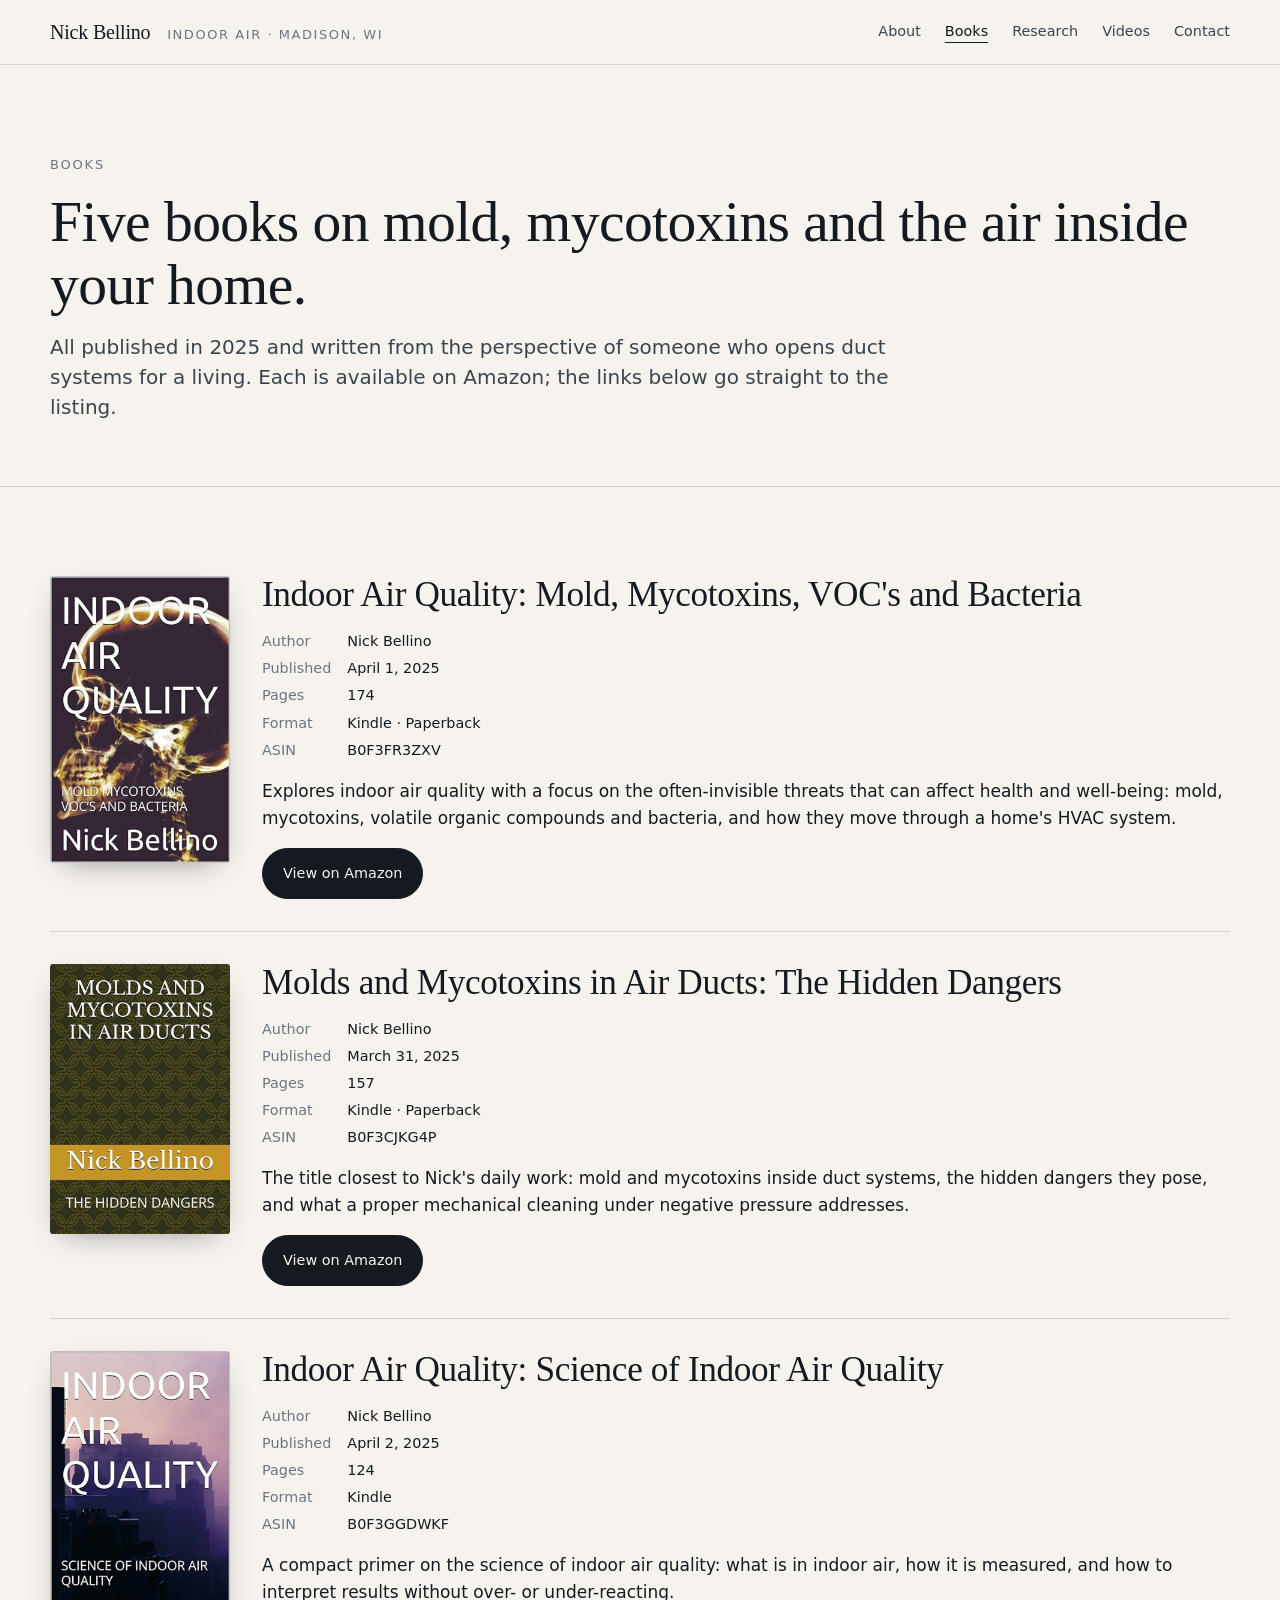
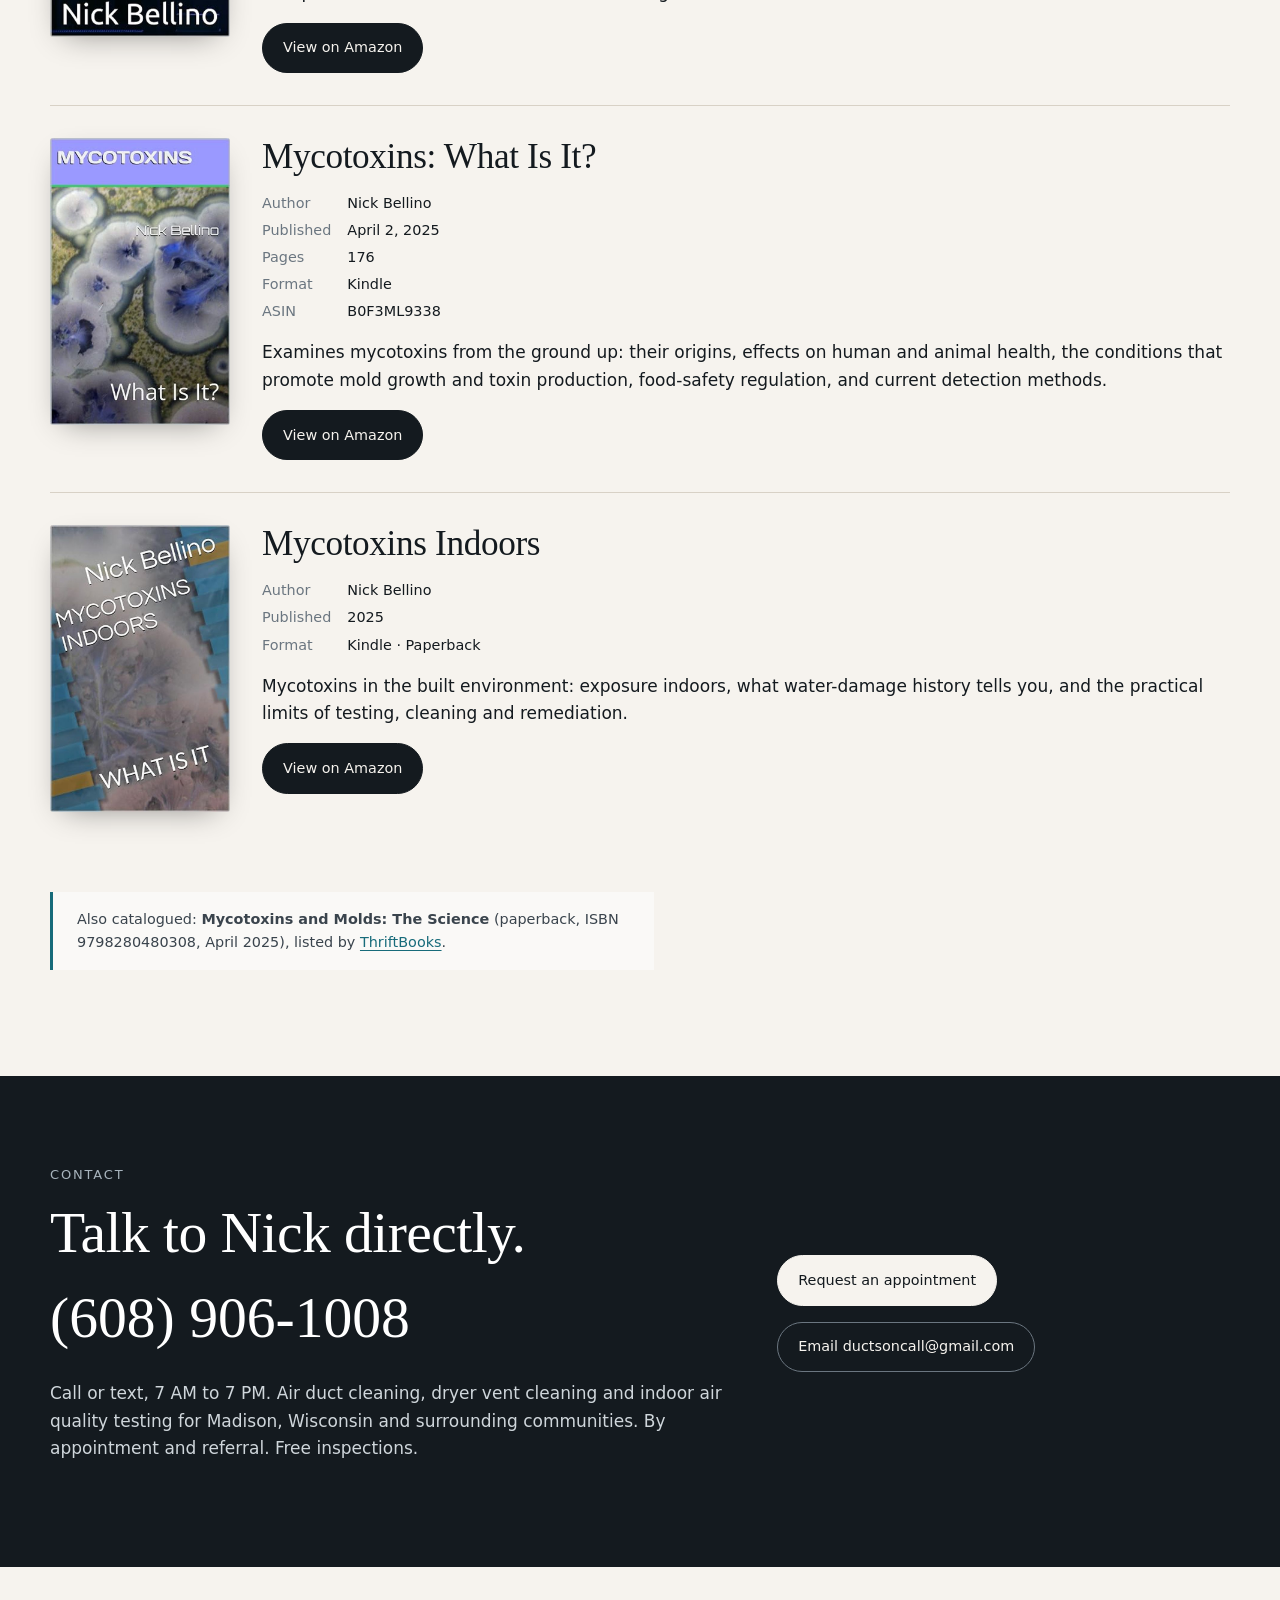
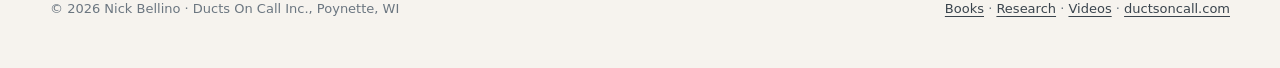
==== books.html @ b670400b "Nick Bellino authority site: bio, credentials, books, research, videos, Person/Book schema" ====
<!DOCTYPE html>
<html lang="en">
<head>
<meta charset="utf-8">
<meta name="viewport" content="width=device-width, initial-scale=1">
<title>Books by Nick Bellino — Mold, Mycotoxins &amp; Indoor Air Quality</title>
<meta name="description" content="Five books by Madison-area indoor air specialist Nick Bellino: Indoor Air Quality (two volumes), Molds and Mycotoxins in Air Ducts, Mycotoxins: What Is It?, and Mycotoxins Indoors. Kindle and paperback on Amazon.">
<link rel="canonical" href="https://ductsoncall-hub.github.io/nick-bellino/books.html">
<meta property="og:type" content="book">
<meta property="og:title" content="Books by Nick Bellino — Mold, Mycotoxins &amp; Indoor Air Quality">
<meta property="og:description" content="Five books by Madison-area indoor air specialist Nick Bellino: Indoor Air Quality (two volumes), Molds and Mycotoxins in Air Ducts, Mycotoxins: What Is It?, and Mycotoxins Indoors. Kindle and paperback on Amazon.">
<meta property="og:image" content="https://ductsoncall-hub.github.io/nick-bellino/assets/nick-portrait.jpg">
<meta property="og:url" content="https://ductsoncall-hub.github.io/nick-bellino/books.html">
<meta name="twitter:card" content="summary_large_image">
<link rel="icon" href="data:image/svg+xml,%3Csvg xmlns='http://www.w3.org/2000/svg' viewBox='0 0 32 32'%3E%3Crect width='32' height='32' rx='6' fill='%23141a1f'/%3E%3Ctext x='16' y='22' font-family='Georgia,serif' font-size='18' text-anchor='middle' fill='%23f6f3ee'%3ENB%3C/text%3E%3C/svg%3E">
<link href="https://api.fontshare.com/v2/css?f[]=erode@400,500&f[]=satoshi@400,500,700&display=swap" rel="stylesheet">
<link rel="stylesheet" href="./style.css">
<script type="application/ld+json">
{"@context":"https://schema.org","@type":"ItemList","name":"Books by Nick Bellino","itemListElement":[{"@type":"ListItem","position":1,"item":{"@type":"Book","name":"Indoor Air Quality: Mold, Mycotoxins, VOC's and Bacteria","author":{"@type":"Person","name":"Nick Bellino","@id":"https://ductsoncall-hub.github.io/nick-bellino/#person"},"url":"https://a.co/d/gK4DMKq","image":"https://ductsoncall-hub.github.io/nick-bellino/assets/cover-iaq-mold.jpg","datePublished":"2025","inLanguage":"en"}},{"@type":"ListItem","position":2,"item":{"@type":"Book","name":"Molds and Mycotoxins in Air Ducts: The Hidden Dangers","author":{"@type":"Person","name":"Nick Bellino","@id":"https://ductsoncall-hub.github.io/nick-bellino/#person"},"url":"https://a.co/d/d6XJZ6S","image":"https://ductsoncall-hub.github.io/nick-bellino/assets/cover-air-ducts.jpg","datePublished":"2025","inLanguage":"en"}},{"@type":"ListItem","position":3,"item":{"@type":"Book","name":"Indoor Air Quality: Science of Indoor Air Quality","author":{"@type":"Person","name":"Nick Bellino","@id":"https://ductsoncall-hub.github.io/nick-bellino/#person"},"url":"https://a.co/d/bsEXqNC","image":"https://ductsoncall-hub.github.io/nick-bellino/assets/cover-iaq-science.jpg","datePublished":"2025","inLanguage":"en"}},{"@type":"ListItem","position":4,"item":{"@type":"Book","name":"Mycotoxins: What Is It?","author":{"@type":"Person","name":"Nick Bellino","@id":"https://ductsoncall-hub.github.io/nick-bellino/#person"},"url":"https://a.co/d/fYZOW5f","image":"https://ductsoncall-hub.github.io/nick-bellino/assets/cover-mycotoxins.jpg","datePublished":"2025","inLanguage":"en"}},{"@type":"ListItem","position":5,"item":{"@type":"Book","name":"Mycotoxins Indoors","author":{"@type":"Person","name":"Nick Bellino","@id":"https://ductsoncall-hub.github.io/nick-bellino/#person"},"url":"https://a.co/d/6GN9wN9","image":"https://ductsoncall-hub.github.io/nick-bellino/assets/cover-mycotoxins-indoors.jpg","datePublished":"2025","inLanguage":"en"}}]}
</script>
</head>
<body>
<a class="skip" href="#main">Skip to content</a>
<header class="site-header">
  <div class="wrap">
    <a class="brand" href="./index.html">Nick Bellino <span>Indoor air · Madison, WI</span></a>
    <nav class="primary" aria-label="Primary">
      <a href="./index.html">About</a>
      <a href="./books.html" aria-current="page">Books</a>
      <a href="./research.html">Research</a>
      <a href="./videos.html">Videos</a>
      <a href="./index.html#contact">Contact</a>
    </nav>
  </div>
</header>
<main id="main">
<section class="page-head"><div class="wrap">
  <p class="eyebrow">Books</p>
  <h1>Five books on mold, mycotoxins and the air inside your home.</h1>
  <p class="lede">All published in 2025 and written from the perspective of someone who opens duct systems for a living. Each is available on Amazon; the links below go straight to the listing.</p>
</div></section>
<section class="block"><div class="wrap"><div class="book-list">
<article class="book-row" itemscope itemtype="https://schema.org/Book">
  <img src="./assets/cover-iaq-mold.jpg" alt="Cover of Indoor Air Quality: Mold, Mycotoxins, VOC's and Bacteria by Nick Bellino" width="180" height="270" loading="lazy" itemprop="image">
  <div>
    <h3 itemprop="name">Indoor Air Quality: Mold, Mycotoxins, VOC's and Bacteria</h3>
    <dl>
      <dt>Author</dt><dd itemprop="author">Nick Bellino</dd>
      <dt>Published</dt><dd>April 1, 2025</dd>
      <dt>Pages</dt><dd>174</dd>
      <dt>Format</dt><dd>Kindle · Paperback</dd>
      <dt>ASIN</dt><dd>B0F3FR3ZXV</dd>
    </dl>
    <p>Explores indoor air quality with a focus on the often-invisible threats that can affect health and well-being: mold, mycotoxins, volatile organic compounds and bacteria, and how they move through a home's HVAC system.</p>
    <a class="btn" href="https://a.co/d/gK4DMKq" target="_blank" rel="noopener noreferrer" itemprop="url">View on Amazon</a>
  </div>
</article>
<article class="book-row" itemscope itemtype="https://schema.org/Book">
  <img src="./assets/cover-air-ducts.jpg" alt="Cover of Molds and Mycotoxins in Air Ducts: The Hidden Dangers by Nick Bellino" width="180" height="270" loading="lazy" itemprop="image">
  <div>
    <h3 itemprop="name">Molds and Mycotoxins in Air Ducts: The Hidden Dangers</h3>
    <dl>
      <dt>Author</dt><dd itemprop="author">Nick Bellino</dd>
      <dt>Published</dt><dd>March 31, 2025</dd>
      <dt>Pages</dt><dd>157</dd>
      <dt>Format</dt><dd>Kindle · Paperback</dd>
      <dt>ASIN</dt><dd>B0F3CJKG4P</dd>
    </dl>
    <p>The title closest to Nick's daily work: mold and mycotoxins inside duct systems, the hidden dangers they pose, and what a proper mechanical cleaning under negative pressure addresses.</p>
    <a class="btn" href="https://a.co/d/d6XJZ6S" target="_blank" rel="noopener noreferrer" itemprop="url">View on Amazon</a>
  </div>
</article>
<article class="book-row" itemscope itemtype="https://schema.org/Book">
  <img src="./assets/cover-iaq-science.jpg" alt="Cover of Indoor Air Quality: Science of Indoor Air Quality by Nick Bellino" width="180" height="270" loading="lazy" itemprop="image">
  <div>
    <h3 itemprop="name">Indoor Air Quality: Science of Indoor Air Quality</h3>
    <dl>
      <dt>Author</dt><dd itemprop="author">Nick Bellino</dd>
      <dt>Published</dt><dd>April 2, 2025</dd>
      <dt>Pages</dt><dd>124</dd>
      <dt>Format</dt><dd>Kindle</dd>
      <dt>ASIN</dt><dd>B0F3GGDWKF</dd>
    </dl>
    <p>A compact primer on the science of indoor air quality: what is in indoor air, how it is measured, and how to interpret results without over- or under-reacting.</p>
    <a class="btn" href="https://a.co/d/bsEXqNC" target="_blank" rel="noopener noreferrer" itemprop="url">View on Amazon</a>
  </div>
</article>
<article class="book-row" itemscope itemtype="https://schema.org/Book">
  <img src="./assets/cover-mycotoxins.jpg" alt="Cover of Mycotoxins: What Is It? by Nick Bellino" width="180" height="270" loading="lazy" itemprop="image">
  <div>
    <h3 itemprop="name">Mycotoxins: What Is It?</h3>
    <dl>
      <dt>Author</dt><dd itemprop="author">Nick Bellino</dd>
      <dt>Published</dt><dd>April 2, 2025</dd>
      <dt>Pages</dt><dd>176</dd>
      <dt>Format</dt><dd>Kindle</dd>
      <dt>ASIN</dt><dd>B0F3ML9338</dd>
    </dl>
    <p>Examines mycotoxins from the ground up: their origins, effects on human and animal health, the conditions that promote mold growth and toxin production, food-safety regulation, and current detection methods.</p>
    <a class="btn" href="https://a.co/d/fYZOW5f" target="_blank" rel="noopener noreferrer" itemprop="url">View on Amazon</a>
  </div>
</article>
<article class="book-row" itemscope itemtype="https://schema.org/Book">
  <img src="./assets/cover-mycotoxins-indoors.jpg" alt="Cover of Mycotoxins Indoors by Nick Bellino" width="180" height="270" loading="lazy" itemprop="image">
  <div>
    <h3 itemprop="name">Mycotoxins Indoors</h3>
    <dl>
      <dt>Author</dt><dd itemprop="author">Nick Bellino</dd>
      <dt>Published</dt><dd>2025</dd>
      
      <dt>Format</dt><dd>Kindle · Paperback</dd>
      
    </dl>
    <p>Mycotoxins in the built environment: exposure indoors, what water-damage history tells you, and the practical limits of testing, cleaning and remediation.</p>
    <a class="btn" href="https://a.co/d/6GN9wN9" target="_blank" rel="noopener noreferrer" itemprop="url">View on Amazon</a>
  </div>
</article>
</div>
<p class="note" style="margin-top:3rem">Also catalogued: <strong>Mycotoxins and Molds: The Science</strong> (paperback, ISBN 9798280480308, April 2025), listed by <a href="https://www.thriftbooks.com/w/mycotoxins-and-molds-the-science/55382983/" target="_blank" rel="noopener noreferrer">ThriftBooks</a>.</p>
</div></section>
</main>
<section class="band" id="contact">
  <div class="wrap grid">
    <div>
      <p class="eyebrow">Contact</p>
      <h2>Talk to Nick directly.</h2>
      <a class="phone" href="tel:+16089061008">(608) 906-1008</a>
      <p>Call or text, 7 AM to 7 PM. Air duct cleaning, dryer vent cleaning and indoor air quality testing for Madison, Wisconsin and surrounding communities. By appointment and referral. Free inspections.</p>
    </div>
    <div>
      <p><a class="btn" href="https://ductsoncall.com/get-in-touch" target="_blank" rel="noopener noreferrer">Request an appointment</a></p>
      <p><a class="btn ghost" href="mailto:ductsoncall@gmail.com">Email ductsoncall@gmail.com</a></p>
    </div>
  </div>
</section>

<footer class="site-footer">
  <div class="wrap">
    <span>© 2026 Nick Bellino · Ducts On Call Inc., Poynette, WI</span>
    <span><a href="./books.html">Books</a> · <a href="./research.html">Research</a> · <a href="./videos.html">Videos</a> · <a href="https://ductsoncall.com/" target="_blank" rel="noopener noreferrer">ductsoncall.com</a></span>
  </div>
</footer>
</body>
</html>
---- style.css ----
/* Nick Bellino — authority site. Monochrome editorial, paper surface, one teal accent. */
:root {
  --paper: #f6f3ee;
  --paper-2: #ece7df;
  --ink: #141a1f;
  --ink-2: #3a444d;
  --ink-3: #6b7680;
  --line: #d8d1c6;
  --accent: #176b7a;
  --accent-ink: #0f4f5b;
  --font-display: 'Erode', 'Georgia', serif;
  --font-body: 'Satoshi', 'Inter', system-ui, sans-serif;
  --text-xs: 0.8125rem;
  --text-sm: 0.9rem;
  --text-base: 1.0625rem;
  --text-lg: 1.25rem;
  --text-xl: clamp(1.6rem, 1.2rem + 1.4vw, 2.2rem);
  --text-2xl: clamp(2.2rem, 1.6rem + 2.6vw, 3.6rem);
  --text-hero: clamp(2.8rem, 1.8rem + 5vw, 6rem);
  --s1: .25rem; --s2: .5rem; --s3: .75rem; --s4: 1rem; --s6: 1.5rem; --s8: 2rem; --s12: 3rem; --s16: 4rem; --s24: 6rem;
  --max: 1180px;
  --measure: 66ch;
}
* { box-sizing: border-box; }
html { scroll-behavior: smooth; }
body {
  margin: 0; background: var(--paper); color: var(--ink);
  font-family: var(--font-body); font-size: var(--text-base); line-height: 1.6;
  -webkit-font-smoothing: antialiased;
}
img { max-width: 100%; height: auto; display: block; }
a { color: var(--accent); text-decoration-thickness: 1px; text-underline-offset: 3px; }
a:hover { color: var(--accent-ink); }
h1, h2, h3 { font-family: var(--font-display); font-weight: 500; line-height: 1.08; margin: 0; letter-spacing: -0.01em; }
h1 { font-size: var(--text-hero); }
h2 { font-size: var(--text-2xl); }
h3 { font-size: var(--text-xl); }
p { margin: 0 0 var(--s4); }
.wrap { width: min(var(--max), 100% - 2.5rem); margin-inline: auto; }
.eyebrow { font-size: var(--text-xs); letter-spacing: .14em; text-transform: uppercase; color: var(--ink-3); font-weight: 500; }
.lede { font-size: var(--text-lg); line-height: 1.5; color: var(--ink-2); max-width: var(--measure); }
.muted { color: var(--ink-3); }
.small { font-size: var(--text-sm); }
.btn {
  display: inline-flex; align-items: center; gap: .5rem; padding: .8rem 1.25rem; border-radius: 999px;
  background: var(--ink); color: var(--paper); font-weight: 500; font-size: var(--text-sm); text-decoration: none;
  border: 1px solid var(--ink); transition: background .2s, color .2s;
}
.btn:hover { background: var(--accent); border-color: var(--accent); color: #fff; }
.btn.ghost { background: transparent; color: var(--ink); }
.btn.ghost:hover { background: var(--ink); color: var(--paper); }

/* Header */
.site-header { position: sticky; top: 0; z-index: 10; background: color-mix(in srgb, var(--paper) 88%, transparent); backdrop-filter: blur(10px); border-bottom: 1px solid var(--line); }
.site-header .wrap { display: flex; align-items: center; justify-content: space-between; height: 64px; }
.brand { font-family: var(--font-display); font-size: 1.25rem; color: var(--ink); text-decoration: none; letter-spacing: -0.01em; }
.brand span { color: var(--ink-3); font-family: var(--font-body); font-size: var(--text-xs); letter-spacing: .12em; text-transform: uppercase; margin-left: .75rem; }
nav.primary { display: flex; gap: 1.5rem; }
nav.primary a { color: var(--ink-2); text-decoration: none; font-size: var(--text-sm); font-weight: 500; }
nav.primary a[aria-current="page"], nav.primary a:hover { color: var(--ink); text-decoration: underline; text-underline-offset: 6px; }
.nav-toggle { display: none; }
@media (max-width: 720px) {
  .site-header .wrap { height: auto; min-height: 60px; flex-wrap: wrap; padding-block: .5rem; }
  .brand span { display: none; }
  nav.primary { width: 100%; gap: 1rem; flex-wrap: wrap; padding-bottom: .5rem; }
}

/* Hero */
.hero { padding: clamp(3rem, 8vw, 7rem) 0 clamp(2.5rem, 6vw, 5rem); border-bottom: 1px solid var(--line); }
.hero .grid { display: grid; grid-template-columns: 1.2fr .8fr; gap: clamp(2rem, 5vw, 5rem); align-items: end; }
.hero h1 { margin: var(--s4) 0 var(--s6); }
.hero h1 em { font-style: italic; color: var(--accent); }
.hero .portrait { position: relative; }
.hero .portrait img { border-radius: 4px; filter: grayscale(1) contrast(1.05); aspect-ratio: 4/5; object-fit: cover; width: 100%; }
.hero .portrait figcaption { margin-top: .6rem; font-size: var(--text-xs); color: var(--ink-3); }
.hero .actions { display: flex; gap: .75rem; flex-wrap: wrap; margin-top: var(--s6); }
@media (max-width: 860px) { .hero .grid { grid-template-columns: 1fr; } .hero .portrait { max-width: 420px; } }

/* Fact strip */
.facts { display: grid; grid-template-columns: repeat(4, 1fr); border-bottom: 1px solid var(--line); }
.facts > div { padding: var(--s6) var(--s4); border-right: 1px solid var(--line); }
.facts > div:last-child { border-right: 0; }
.facts strong { display: block; font-family: var(--font-display); font-size: var(--text-xl); font-weight: 500; }
.facts span { font-size: var(--text-sm); color: var(--ink-3); }
@media (max-width: 860px) { .facts { grid-template-columns: repeat(2, 1fr); } .facts > div:nth-child(2) { border-right: 0; } .facts > div:nth-child(-n+2) { border-bottom: 1px solid var(--line); } }

/* Sections */
section.block { padding: clamp(3rem, 7vw, 6rem) 0; }
section.block + section.block { border-top: 1px solid var(--line); }
.section-head { display: grid; grid-template-columns: 1fr 2fr; gap: var(--s8); margin-bottom: var(--s12); align-items: start; }
.section-head h2 { margin-top: var(--s2); }
@media (max-width: 860px) { .section-head { grid-template-columns: 1fr; gap: var(--s4); } }

/* Books */
.books { display: grid; grid-template-columns: repeat(5, 1fr); gap: var(--s6); }
.book { text-decoration: none; color: inherit; }
.book img { aspect-ratio: 2/3; object-fit: cover; border-radius: 3px; box-shadow: 0 10px 30px -14px rgba(0,0,0,.45), 0 1px 0 var(--line); transition: transform .25s; background: var(--paper-2); }
.book:hover img { transform: translateY(-4px); }
.book h3 { font-family: var(--font-body); font-size: var(--text-sm); font-weight: 600; margin: var(--s3) 0 var(--s1); line-height: 1.35; }
.book p { font-size: var(--text-xs); color: var(--ink-3); margin: 0; }
@media (max-width: 1000px) { .books { grid-template-columns: repeat(3, 1fr); } }
@media (max-width: 600px) { .books { grid-template-columns: repeat(2, 1fr); gap: var(--s4); } }

/* Book detail list */
.book-list { display: grid; gap: var(--s8); }
.book-row { display: grid; grid-template-columns: 180px 1fr; gap: var(--s8); padding-bottom: var(--s8); border-bottom: 1px solid var(--line); }
.book-row:last-child { border-bottom: 0; }
.book-row img { border-radius: 3px; box-shadow: 0 10px 30px -14px rgba(0,0,0,.45); }
.book-row h3 { font-size: var(--text-xl); }
.book-row dl { display: grid; grid-template-columns: auto 1fr; gap: .25rem 1rem; font-size: var(--text-sm); margin: var(--s4) 0; }
.book-row dt { color: var(--ink-3); }
.book-row dd { margin: 0; }
@media (max-width: 640px) { .book-row { grid-template-columns: 1fr; } .book-row img { max-width: 180px; } }

/* Credentials */
.creds { display: grid; grid-template-columns: repeat(3, 1fr); gap: var(--s6); }
.cred { padding: var(--s6); border: 1px solid var(--line); border-radius: 6px; background: #fff8; }
.cred .eyebrow { color: var(--accent); }
.cred h3 { font-family: var(--font-body); font-size: var(--text-lg); font-weight: 600; margin: var(--s2) 0 var(--s2); }
.cred p { font-size: var(--text-sm); color: var(--ink-2); margin: 0; }
.cred a { font-size: var(--text-xs); }
@media (max-width: 860px) { .creds { grid-template-columns: 1fr; } }

/* Pull quote */
.pull { font-family: var(--font-display); font-size: var(--text-xl); line-height: 1.3; max-width: 30ch; margin: 0; color: var(--ink); }
.pull + .small { margin-top: var(--s4); }

/* Two-col prose */
.two { display: grid; grid-template-columns: 1fr 1fr; gap: var(--s12); }
.two .prose { max-width: var(--measure); }
@media (max-width: 860px) { .two { grid-template-columns: 1fr; gap: var(--s6); } }

/* Research */
.papers { display: grid; gap: var(--s4); }
.paper { display: grid; grid-template-columns: 1fr auto; gap: var(--s6); padding: var(--s6) 0; border-top: 1px solid var(--line); align-items: start; }
.paper:last-child { border-bottom: 1px solid var(--line); }
.paper h3 { font-family: var(--font-body); font-size: var(--text-lg); font-weight: 600; margin-bottom: var(--s2); }
.paper p { font-size: var(--text-sm); color: var(--ink-2); margin: 0; max-width: var(--measure); }
@media (max-width: 640px) { .paper { grid-template-columns: 1fr; } }

/* Videos */
.video-grid { display: grid; grid-template-columns: 2fr 1fr; gap: var(--s6); }
.video-frame { aspect-ratio: 16/9; width: 100%; border: 0; border-radius: 6px; background: var(--ink); }
.video-list { display: grid; gap: var(--s3); align-content: start; }
.video-list a { display: block; padding: var(--s3) var(--s4); border: 1px solid var(--line); border-radius: 6px; text-decoration: none; color: var(--ink); font-size: var(--text-sm); }
.video-list a:hover { background: var(--paper-2); }
.video-list a span { display: block; font-size: var(--text-xs); color: var(--ink-3); margin-top: .15rem; }
@media (max-width: 860px) { .video-grid { grid-template-columns: 1fr; } }

/* Listings */
.listings { display: grid; grid-template-columns: repeat(3, 1fr); gap: var(--s4); }
.listings a { display: flex; justify-content: space-between; align-items: center; padding: var(--s4) var(--s6); border: 1px solid var(--line); border-radius: 6px; text-decoration: none; color: var(--ink); font-size: var(--text-sm); font-weight: 500; }
.listings a:hover { background: var(--paper-2); }
.listings a small { color: var(--ink-3); font-weight: 400; }
@media (max-width: 860px) { .listings { grid-template-columns: 1fr 1fr; } }
@media (max-width: 560px) { .listings { grid-template-columns: 1fr; } }

/* Contact band */
.band { background: var(--ink); color: var(--paper); padding: clamp(3rem, 7vw, 6rem) 0; }
.band h2 { color: #fff; }
.band .eyebrow { color: #a8b4bd; }
.band p { color: #cfd6db; }
.band a { color: #fff; }
.band .btn { background: var(--paper); color: var(--ink); border-color: var(--paper); }
.band .btn:hover { background: var(--accent); color: #fff; border-color: var(--accent); }
.band .btn.ghost { background: transparent; color: var(--paper); border-color: #6b7680; }
.band .grid { display: grid; grid-template-columns: 1.2fr .8fr; gap: var(--s12); align-items: center; }
.band .phone { font-family: var(--font-display); font-size: var(--text-2xl); text-decoration: none; display: block; margin: var(--s2) 0 var(--s4); }
@media (max-width: 860px) { .band .grid { grid-template-columns: 1fr; } }

/* Footer */
footer.site-footer { padding: var(--s8) 0 var(--s12); font-size: var(--text-xs); color: var(--ink-3); }
footer .wrap { display: flex; flex-wrap: wrap; gap: var(--s4) var(--s8); justify-content: space-between; }
footer a { color: var(--ink-2); }

/* Interior page heads */
.page-head { padding: clamp(3rem, 7vw, 6rem) 0 clamp(2rem, 4vw, 3rem); border-bottom: 1px solid var(--line); }
.page-head h1 { font-size: var(--text-2xl); margin: var(--s3) 0 var(--s4); }
.note { padding: var(--s4) var(--s6); border-left: 3px solid var(--accent); background: #fff8; font-size: var(--text-sm); color: var(--ink-2); max-width: var(--measure); }
.skip { position: absolute; left: -999px; } .skip:focus { left: 1rem; top: 1rem; background: #fff; padding: .5rem 1rem; z-index: 100; }

.video-thumb { position: relative; display: block; overflow: hidden; }
.video-thumb img { width: 100%; height: 100%; object-fit: cover; filter: grayscale(.2); transition: transform .3s; }
.video-thumb:hover img { transform: scale(1.03); }
.video-thumb .play { position: absolute; inset: 0; margin: auto; width: 72px; height: 72px; border-radius: 50%; background: rgba(20,26,31,.85); border: 2px solid #fff; }
.video-thumb .play::after { content: ""; position: absolute; left: 29px; top: 22px; border-left: 22px solid #fff; border-top: 14px solid transparent; border-bottom: 14px solid transparent; }
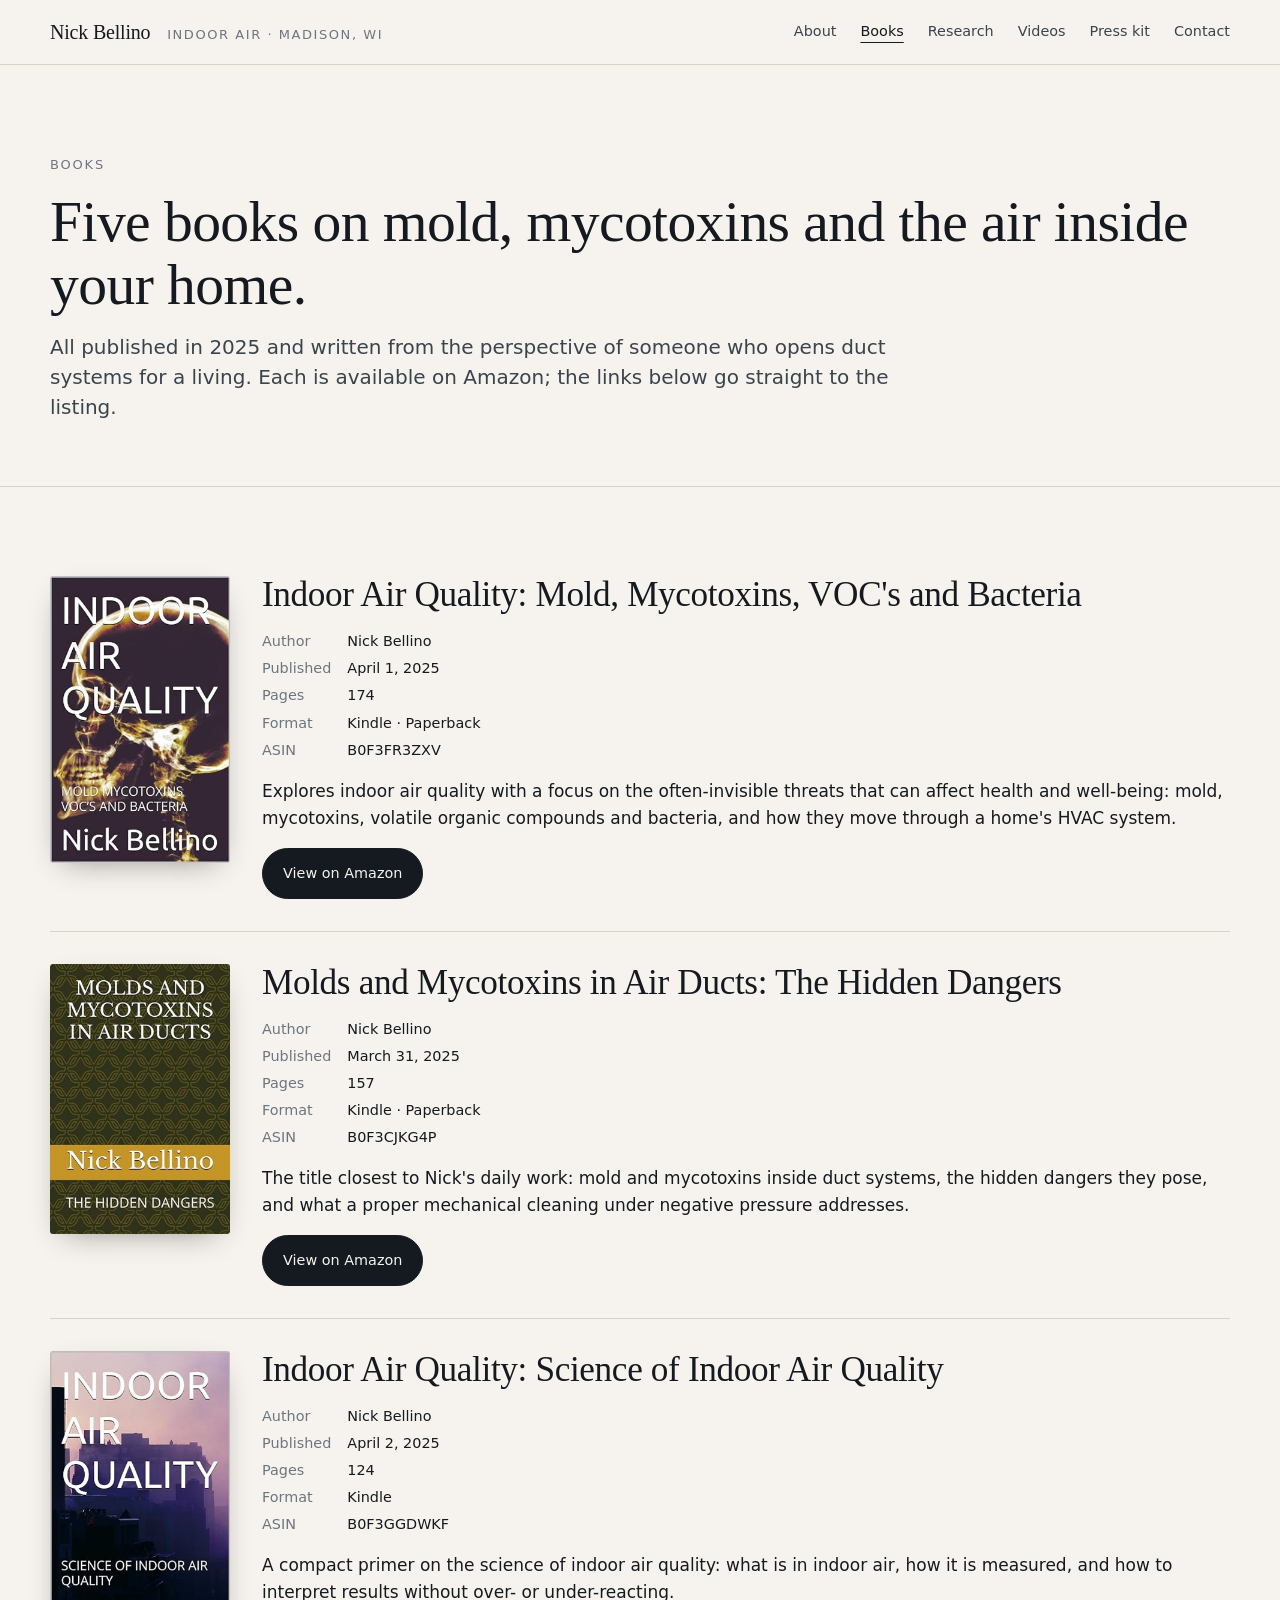
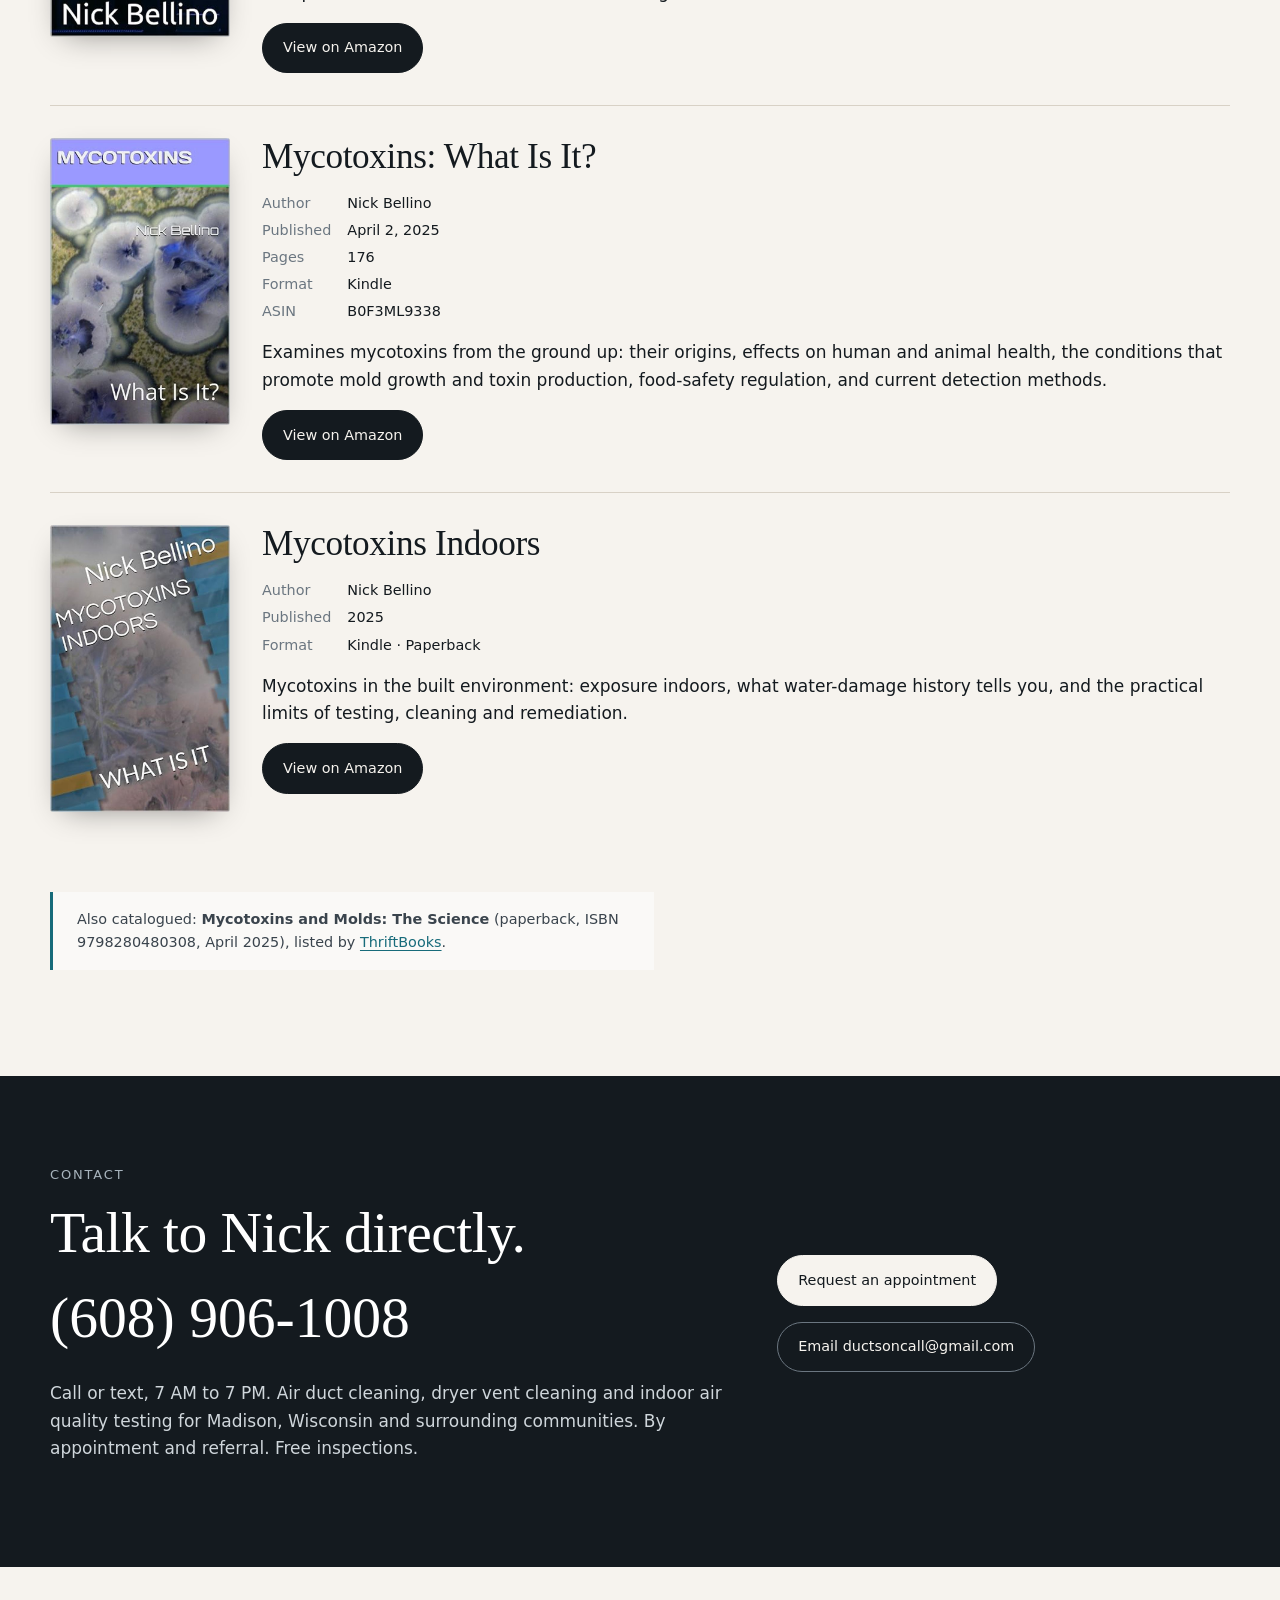
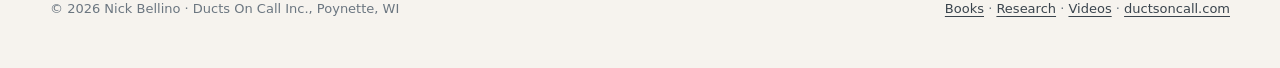
==== commit a99ec20a: "Add Who-is-Nick FAQ (FAQPage schema), press kit page, OG image, llms.txt" ====
--- a/books.html
+++ b/books.html
@@ -9,7 +9,7 @@
 <meta property="og:type" content="book">
 <meta property="og:title" content="Books by Nick Bellino — Mold, Mycotoxins &amp; Indoor Air Quality">
 <meta property="og:description" content="Five books by Madison-area indoor air specialist Nick Bellino: Indoor Air Quality (two volumes), Molds and Mycotoxins in Air Ducts, Mycotoxins: What Is It?, and Mycotoxins Indoors. Kindle and paperback on Amazon.">
-<meta property="og:image" content="https://ductsoncall-hub.github.io/nick-bellino/assets/nick-portrait.jpg">
+<meta property="og:image" content="https://ductsoncall-hub.github.io/nick-bellino/assets/og-nick-bellino.jpg">
 <meta property="og:url" content="https://ductsoncall-hub.github.io/nick-bellino/books.html">
 <meta name="twitter:card" content="summary_large_image">
 <link rel="icon" href="data:image/svg+xml,%3Csvg xmlns='http://www.w3.org/2000/svg' viewBox='0 0 32 32'%3E%3Crect width='32' height='32' rx='6' fill='%23141a1f'/%3E%3Ctext x='16' y='22' font-family='Georgia,serif' font-size='18' text-anchor='middle' fill='%23f6f3ee'%3ENB%3C/text%3E%3C/svg%3E">
@@ -29,6 +29,7 @@
       <a href="./books.html" aria-current="page">Books</a>
       <a href="./research.html">Research</a>
       <a href="./videos.html">Videos</a>
+      <a href="./press.html">Press kit</a>
       <a href="./index.html#contact">Contact</a>
     </nav>
   </div>
--- a/style.css
+++ b/style.css
@@ -184,3 +184,19 @@
 .video-thumb:hover img { transform: scale(1.03); }
 .video-thumb .play { position: absolute; inset: 0; margin: auto; width: 72px; height: 72px; border-radius: 50%; background: rgba(20,26,31,.85); border: 2px solid #fff; }
 .video-thumb .play::after { content: ""; position: absolute; left: 29px; top: 22px; border-left: 22px solid #fff; border-top: 14px solid transparent; border-bottom: 14px solid transparent; }
+
+.faq details { border-top: 1px solid var(--line); padding: .9rem 0; }
+.faq details:last-child { border-bottom: 1px solid var(--line); }
+.faq summary { cursor: pointer; font-weight: 600; list-style: none; display: flex; justify-content: space-between; gap: 1rem; }
+.faq summary::-webkit-details-marker { display: none; }
+.faq summary::after { content: "+"; color: var(--accent); flex: none; }
+.faq details[open] summary::after { content: "–"; }
+.faq details p { margin: .6rem 0 0; font-size: var(--text-sm); color: var(--ink-2); }
+.kit { display: grid; grid-template-columns: repeat(3,1fr); gap: var(--s6); }
+.kit article { border: 1px solid var(--line); border-radius: 6px; padding: var(--s6); background: #fff8; }
+.kit h3 { font-family: var(--font-body); font-size: var(--text-base); font-weight: 600; margin-bottom: var(--s3); }
+.kit p { font-size: var(--text-sm); color: var(--ink-2); }
+.kit .count { font-size: var(--text-xs); color: var(--ink-3); }
+@media (max-width: 860px) { .kit { grid-template-columns: 1fr; } }
+.facts-list { columns: 2; gap: var(--s8); font-size: var(--text-sm); color: var(--ink-2); padding-left: 1.1rem; }
+@media (max-width: 640px) { .facts-list { columns: 1; } }
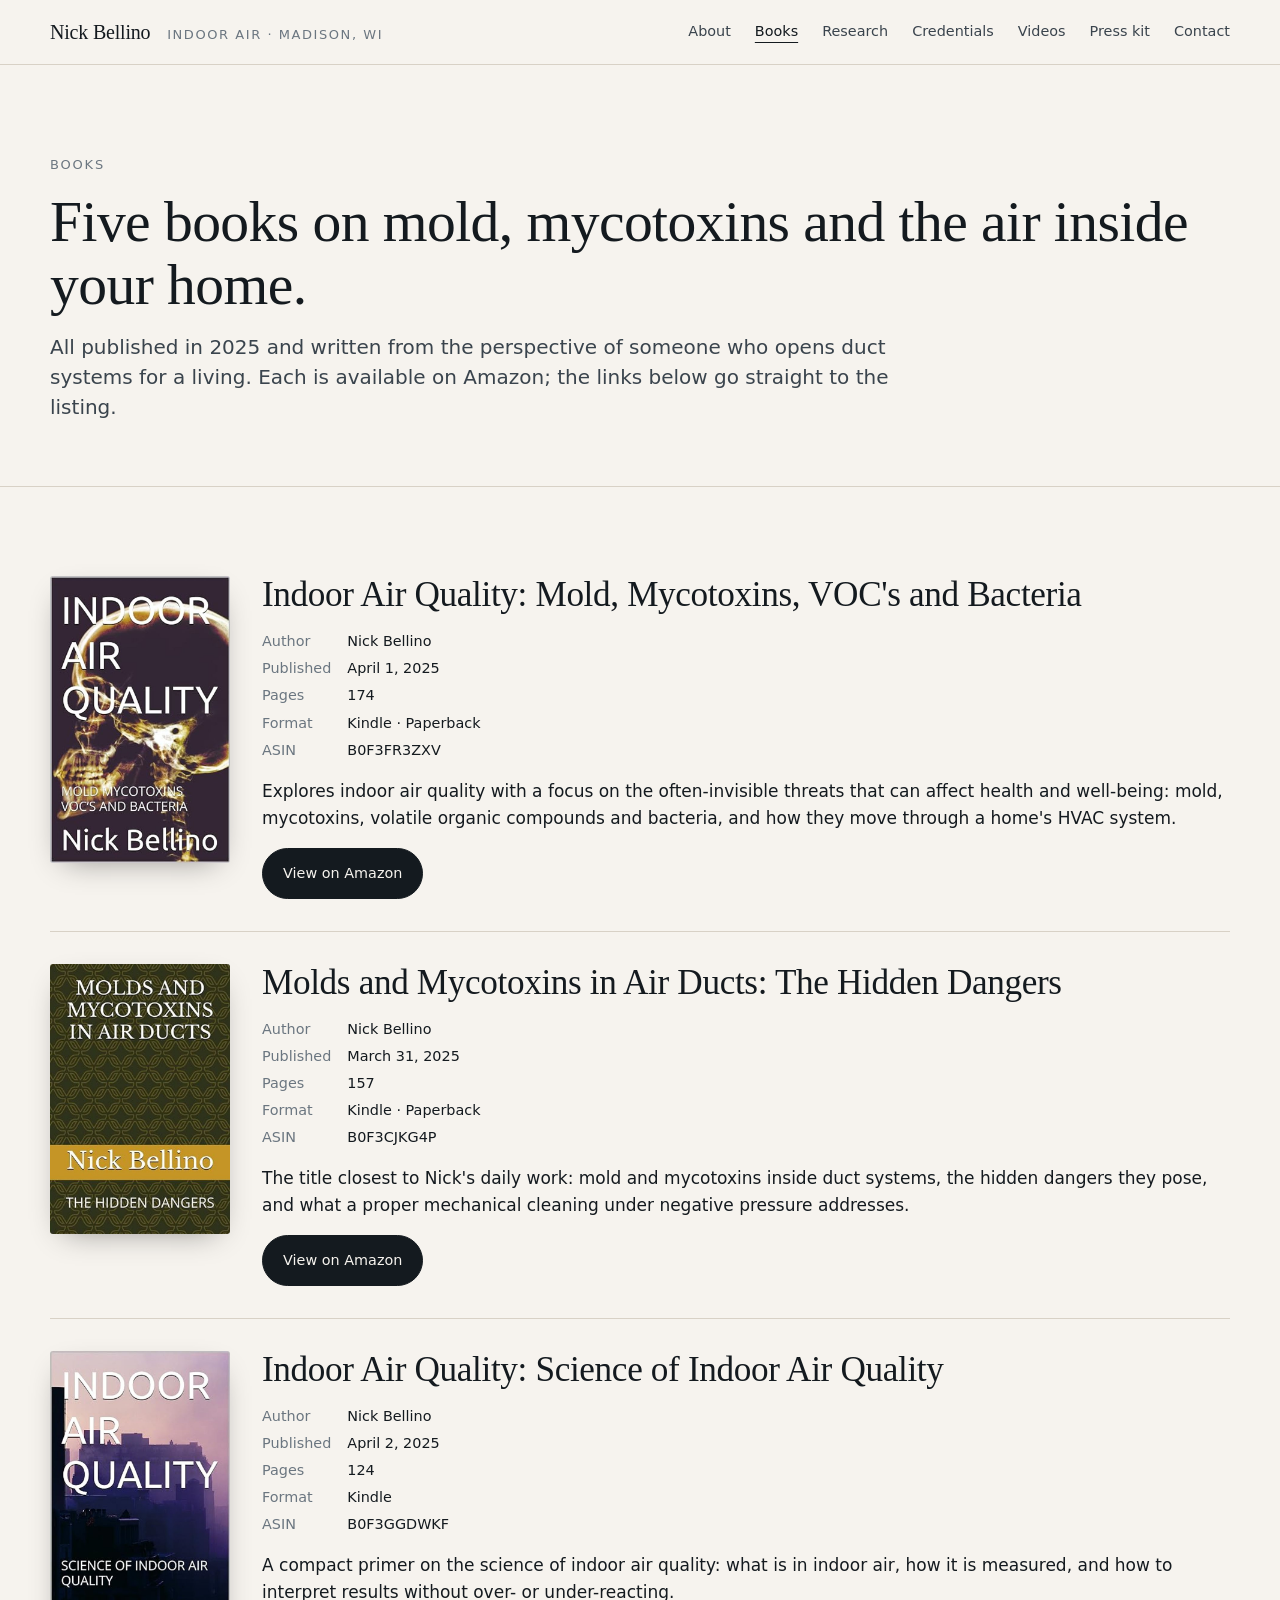
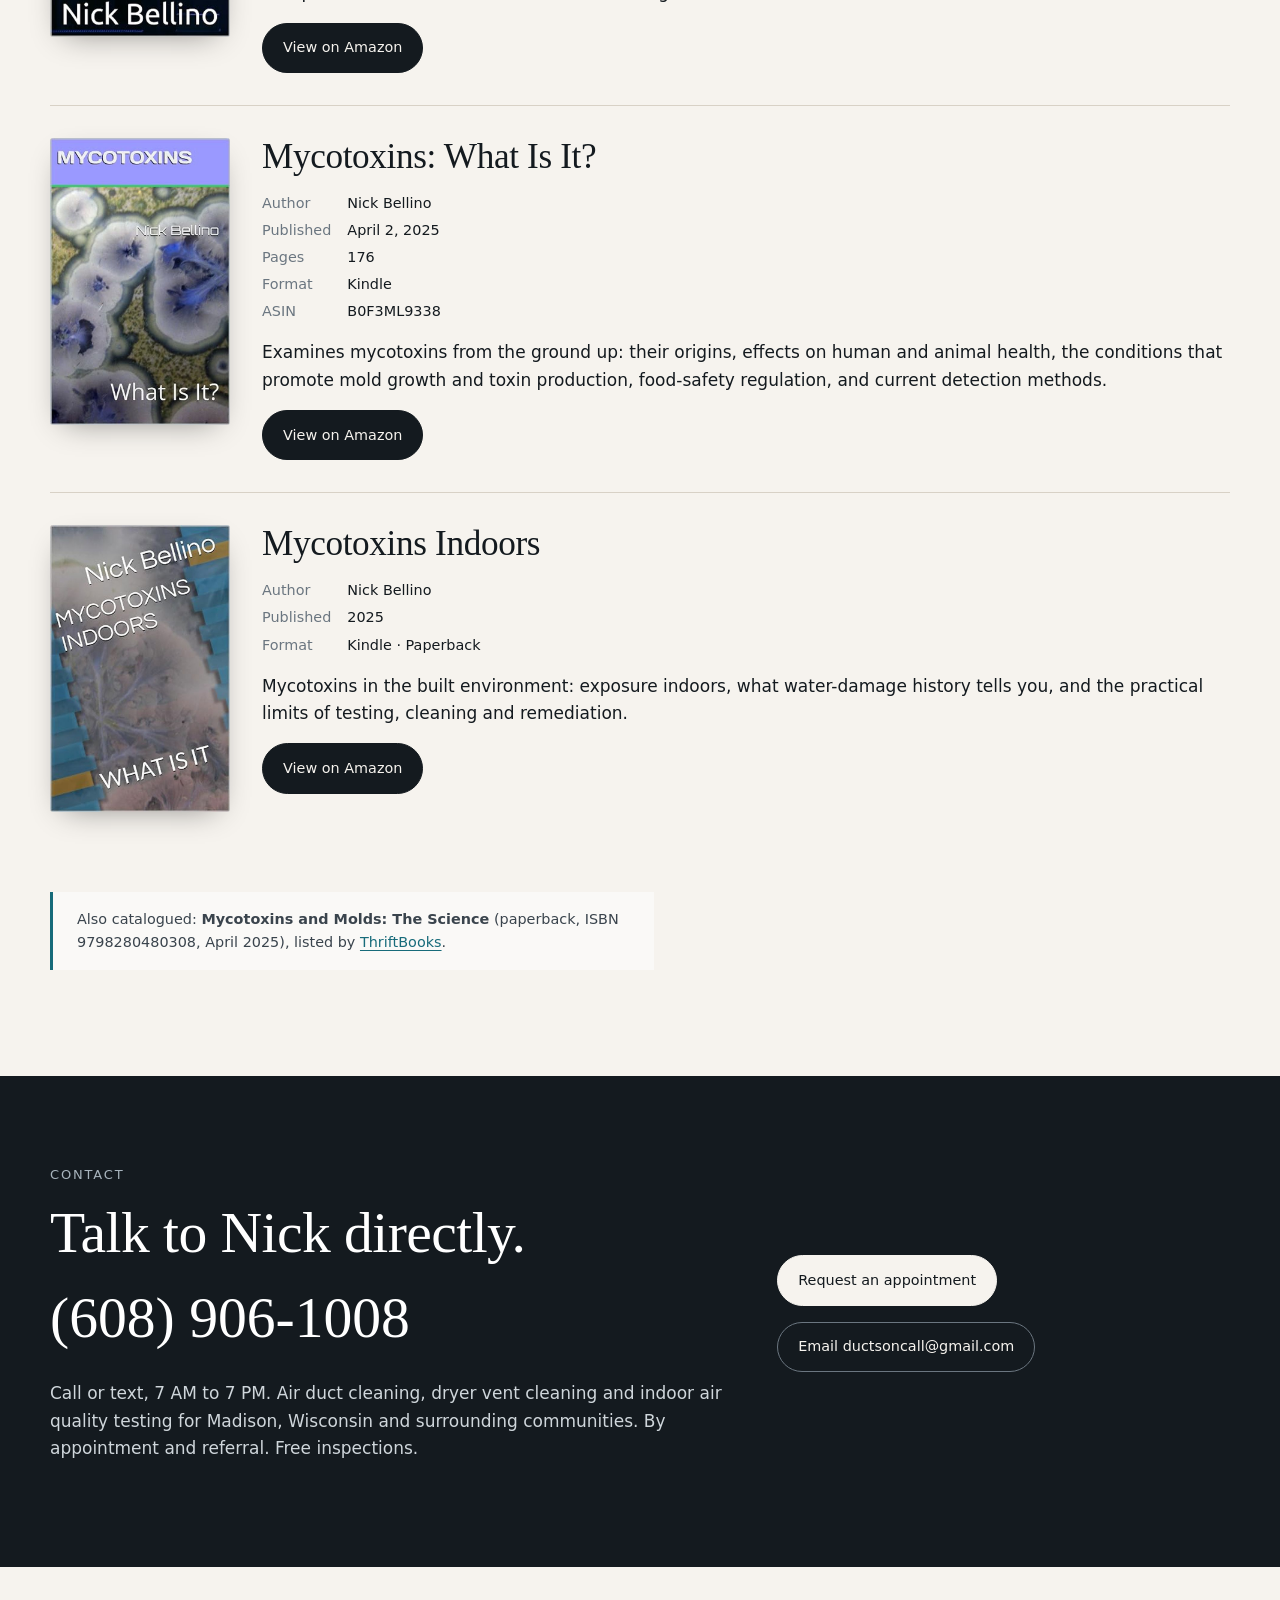
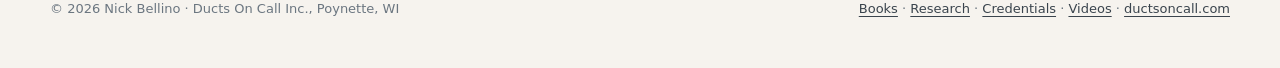
==== commit 81af19bb: "Add Credentials link (nick-bellino.pplx.app) to nav and footer; clarify DBA in FAQ" ====
--- a/books.html
+++ b/books.html
@@ -28,6 +28,7 @@
       <a href="./index.html">About</a>
       <a href="./books.html" aria-current="page">Books</a>
       <a href="./research.html">Research</a>
+      <a href="https://nick-bellino.pplx.app/" target="_blank" rel="noopener noreferrer">Credentials</a>
       <a href="./videos.html">Videos</a>
       <a href="./press.html">Press kit</a>
       <a href="./index.html#contact">Contact</a>
@@ -138,7 +139,7 @@
 <footer class="site-footer">
   <div class="wrap">
     <span>© 2026 Nick Bellino · Ducts On Call Inc., Poynette, WI</span>
-    <span><a href="./books.html">Books</a> · <a href="./research.html">Research</a> · <a href="./videos.html">Videos</a> · <a href="https://ductsoncall.com/" target="_blank" rel="noopener noreferrer">ductsoncall.com</a></span>
+    <span><a href="./books.html">Books</a> · <a href="./research.html">Research</a> · <a href="https://nick-bellino.pplx.app/" target="_blank" rel="noopener noreferrer">Credentials</a> · <a href="./videos.html">Videos</a> · <a href="https://ductsoncall.com/" target="_blank" rel="noopener noreferrer">ductsoncall.com</a></span>
   </div>
 </footer>
 </body>
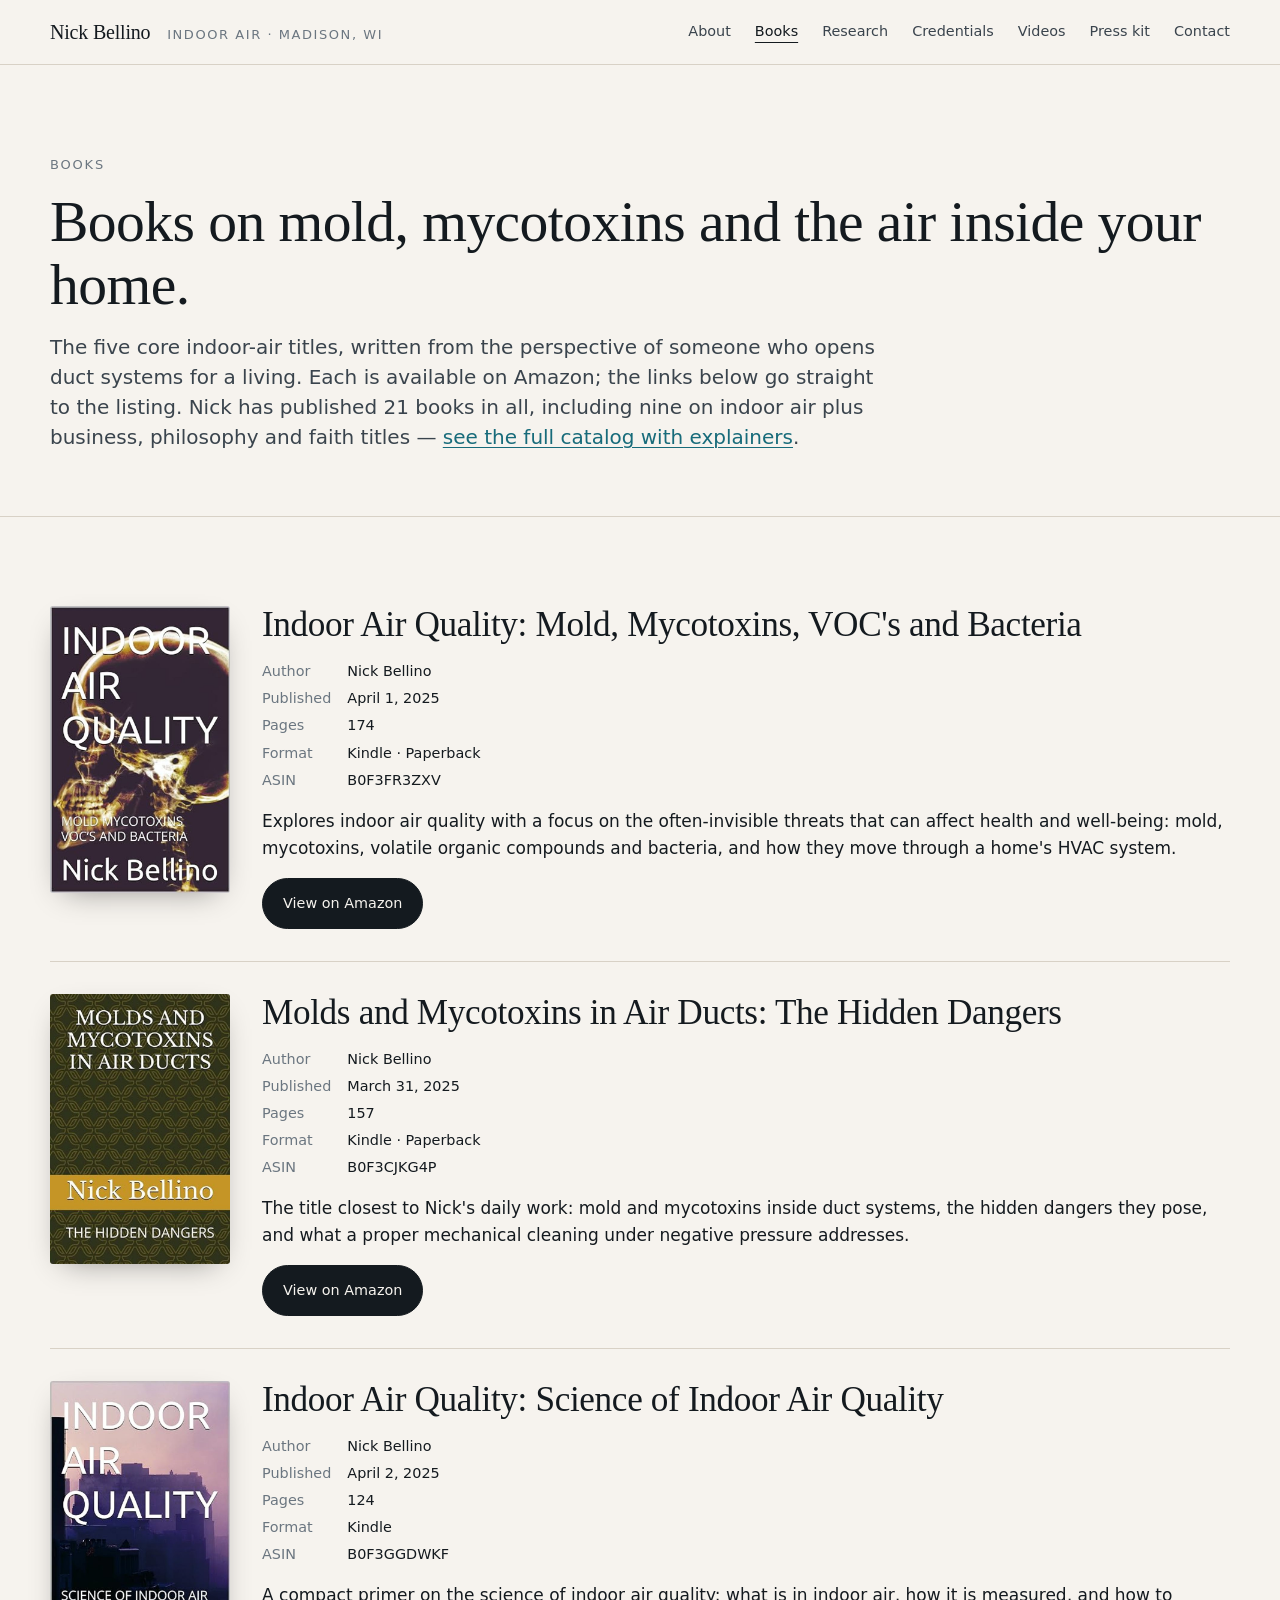
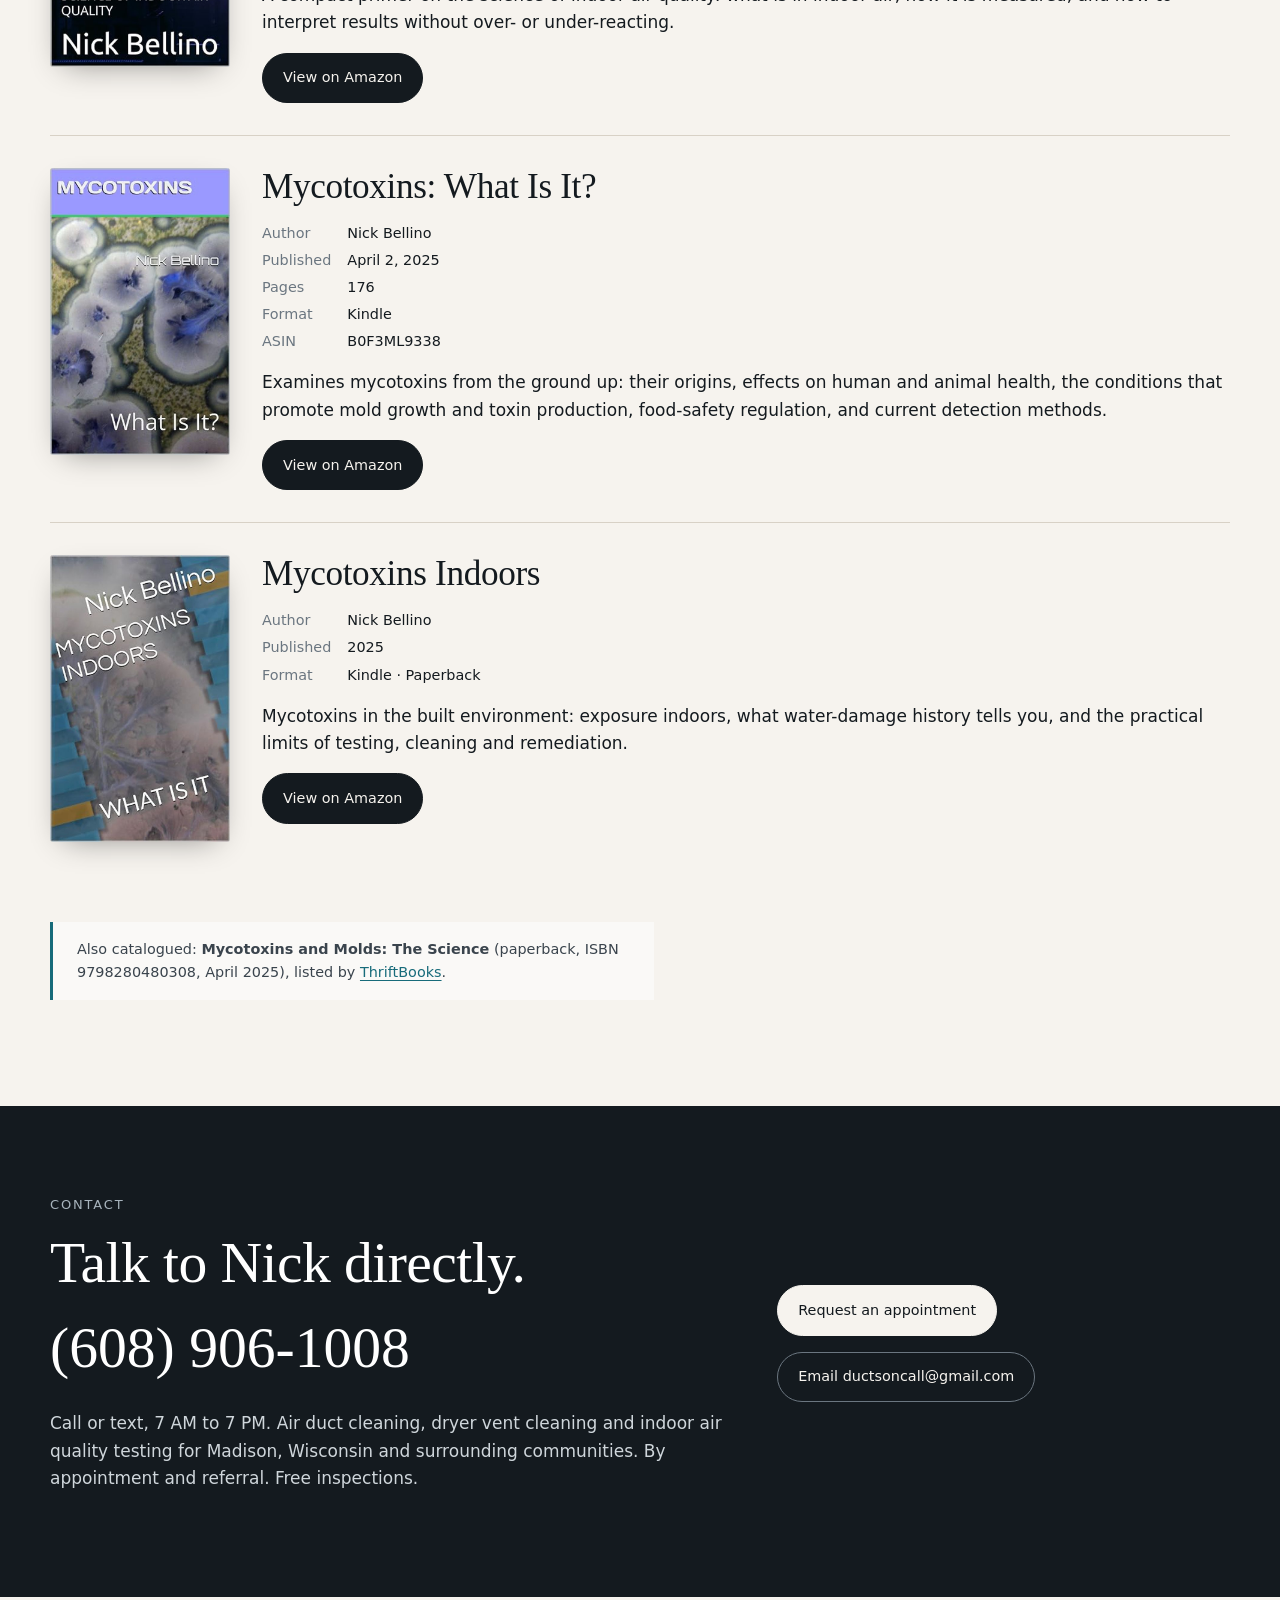
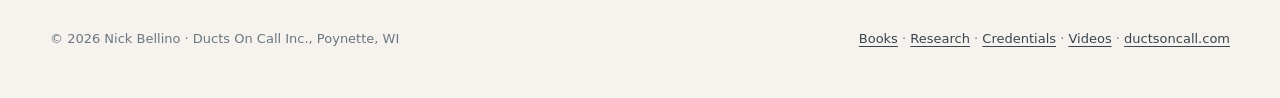
==== commit dffd0760: "Update book count to 21 (nine on indoor air); link to full catalog" ====
--- a/books.html
+++ b/books.html
@@ -4,11 +4,11 @@
 <meta charset="utf-8">
 <meta name="viewport" content="width=device-width, initial-scale=1">
 <title>Books by Nick Bellino — Mold, Mycotoxins &amp; Indoor Air Quality</title>
-<meta name="description" content="Five books by Madison-area indoor air specialist Nick Bellino: Indoor Air Quality (two volumes), Molds and Mycotoxins in Air Ducts, Mycotoxins: What Is It?, and Mycotoxins Indoors. Kindle and paperback on Amazon.">
+<meta name="description" content="Indoor air books by Madison-area specialist Nick Bellino: Indoor Air Quality (two volumes), Molds and Mycotoxins in Air Ducts, Mycotoxins: What Is It?, and Mycotoxins Indoors. Kindle and paperback on Amazon.">
 <link rel="canonical" href="https://ductsoncall-hub.github.io/nick-bellino/books.html">
 <meta property="og:type" content="book">
 <meta property="og:title" content="Books by Nick Bellino — Mold, Mycotoxins &amp; Indoor Air Quality">
-<meta property="og:description" content="Five books by Madison-area indoor air specialist Nick Bellino: Indoor Air Quality (two volumes), Molds and Mycotoxins in Air Ducts, Mycotoxins: What Is It?, and Mycotoxins Indoors. Kindle and paperback on Amazon.">
+<meta property="og:description" content="Indoor air books by Madison-area specialist Nick Bellino: Indoor Air Quality (two volumes), Molds and Mycotoxins in Air Ducts, Mycotoxins: What Is It?, and Mycotoxins Indoors. Kindle and paperback on Amazon.">
 <meta property="og:image" content="https://ductsoncall-hub.github.io/nick-bellino/assets/og-nick-bellino.jpg">
 <meta property="og:url" content="https://ductsoncall-hub.github.io/nick-bellino/books.html">
 <meta name="twitter:card" content="summary_large_image">
@@ -38,8 +38,8 @@
 <main id="main">
 <section class="page-head"><div class="wrap">
   <p class="eyebrow">Books</p>
-  <h1>Five books on mold, mycotoxins and the air inside your home.</h1>
-  <p class="lede">All published in 2025 and written from the perspective of someone who opens duct systems for a living. Each is available on Amazon; the links below go straight to the listing.</p>
+  <h1>Books on mold, mycotoxins and the air inside your home.</h1>
+  <p class="lede">The five core indoor-air titles, written from the perspective of someone who opens duct systems for a living. Each is available on Amazon; the links below go straight to the listing. Nick has published 21 books in all, including nine on indoor air plus business, philosophy and faith titles — <a href="https://nick-bellino.pplx.app/#books" target="_blank" rel="noopener noreferrer">see the full catalog with explainers</a>.</p>
 </div></section>
 <section class="block"><div class="wrap"><div class="book-list">
 <article class="book-row" itemscope itemtype="https://schema.org/Book">
